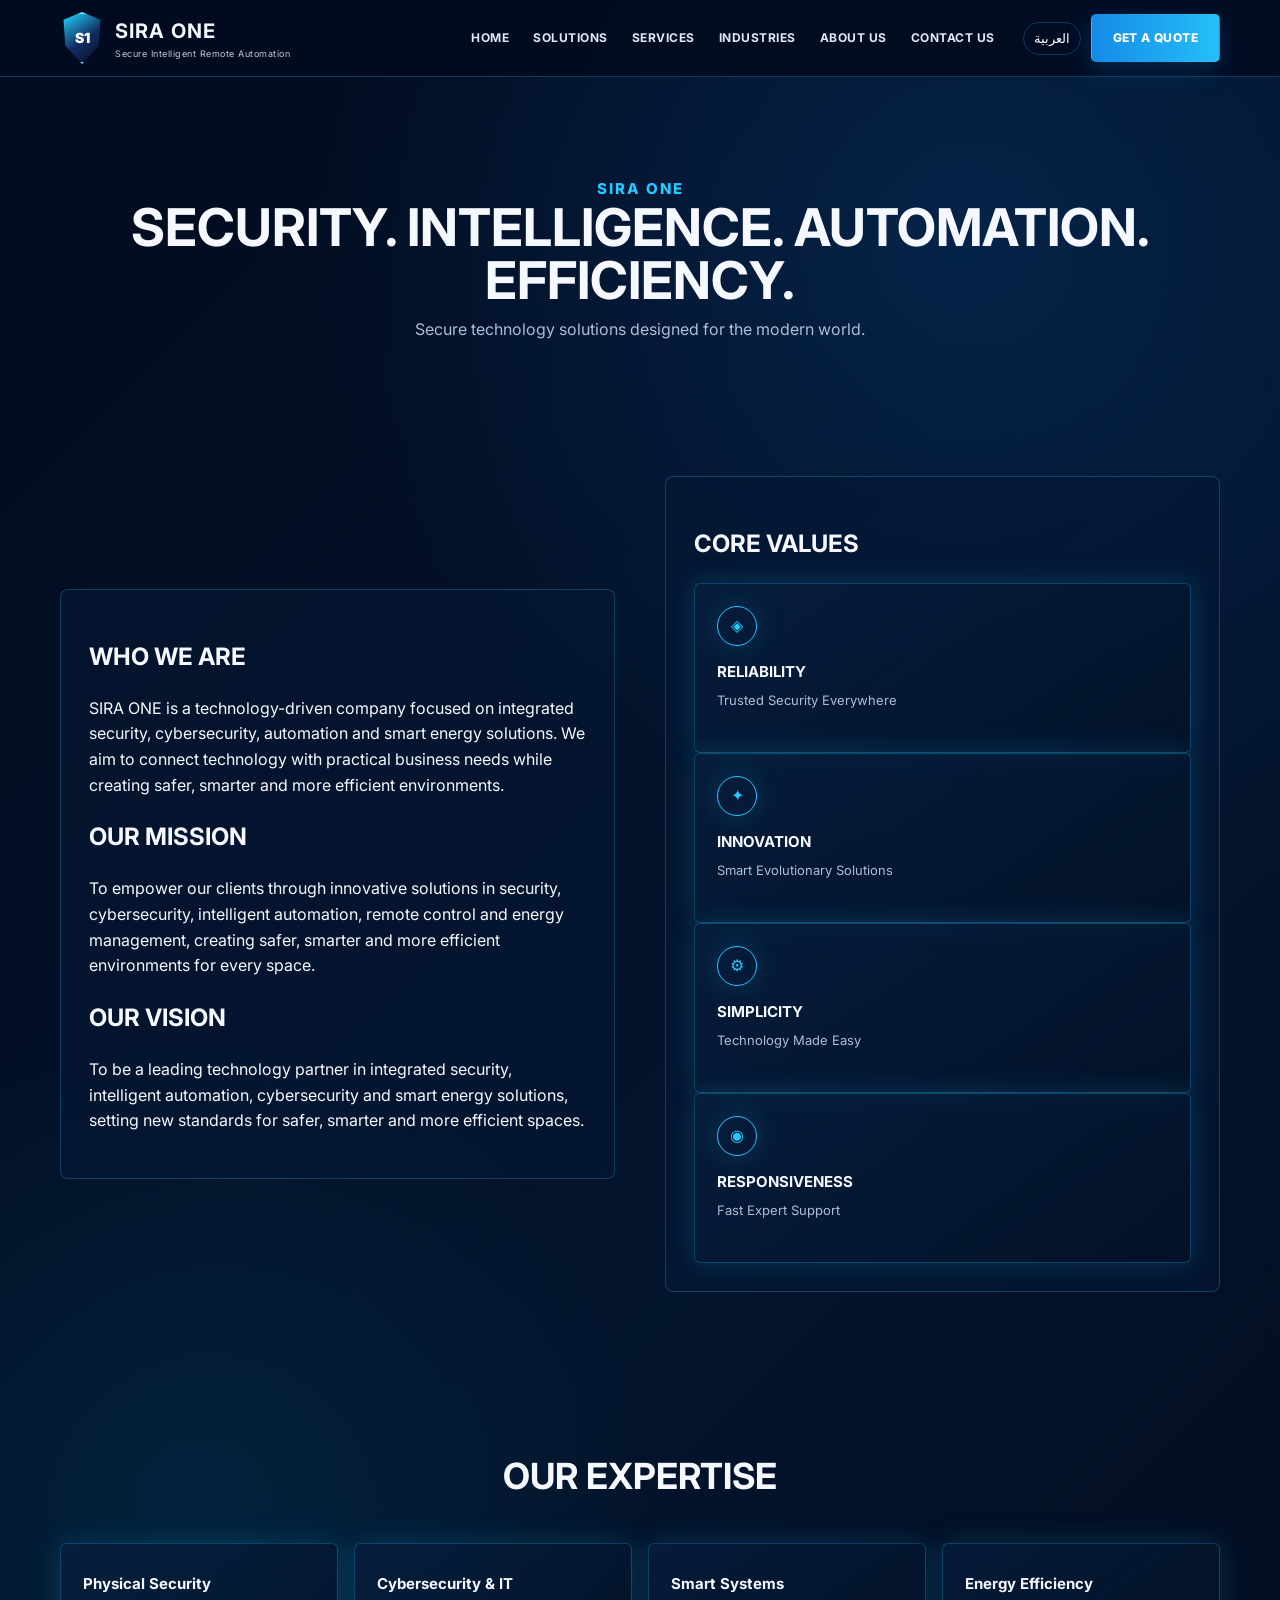
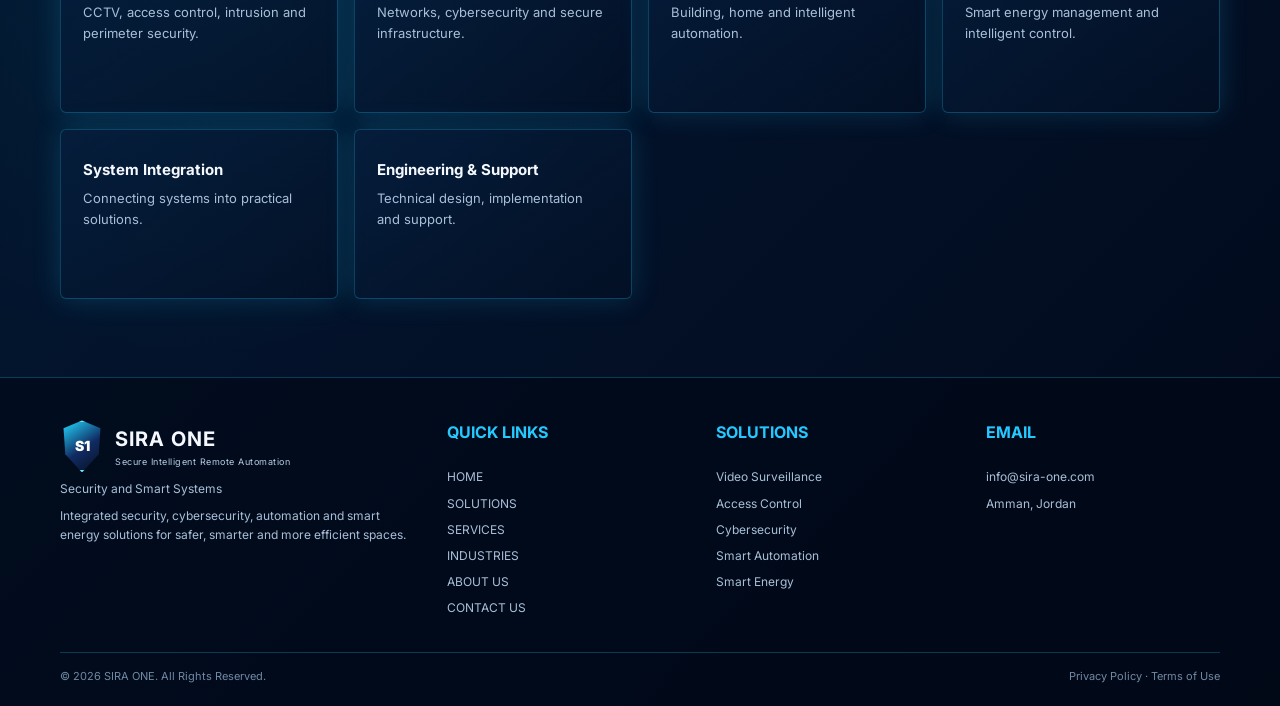
==== about.html @ 1245967e "Add files via upload" ====
<!doctype html>
<html lang="en" dir="ltr">
<head>
<meta charset="utf-8"><meta name="viewport" content="width=device-width,initial-scale=1">
<meta name="description" content="SIRA ONE — Secure Intelligent Remote Automation. Security, cybersecurity, smart automation and energy management solutions.">
<title>SIRA ONE | About Us</title>
<link rel="preconnect" href="https://fonts.googleapis.com"><link rel="preconnect" href="https://fonts.gstatic.com" crossorigin>
<link href="https://fonts.googleapis.com/css2?family=Inter:wght@400;500;600;700;800&family=Noto+Sans+Arabic:wght@400;500;600;700;800&display=swap" rel="stylesheet">
<link rel="stylesheet" href="style.css">
</head>
<body data-page="about">

<header>
  <div class="container nav">
    <a class="brand" href="index.html">
      <span class="logo-mark"></span>
      <span><strong>SIRA ONE</strong><small>Secure Intelligent Remote Automation</small></span>
    </a>
    <nav>
      <a href="index.html" class="nav-home" data-i18n="home">HOME</a>
      <a href="solutions.html" class="nav-solutions" data-i18n="solutions">SOLUTIONS</a>
      <a href="services.html" class="nav-services" data-i18n="services">SERVICES</a>
      <a href="industries.html" class="nav-industries" data-i18n="industries">INDUSTRIES</a>
      <a href="about.html" class="nav-about" data-i18n="about">ABOUT US</a>
      <a href="contact.html" class="nav-contact" data-i18n="contact">CONTACT US</a>
    </nav>
    <div class="nav-actions">
      <button class="lang" onclick="toggleLang()" data-lang>العربية</button>
      <a class="btn primary" href="contact.html" data-i18n="quote">GET A QUOTE</a>
      <button class="menu" aria-label="Menu">☰</button>
    </div>
  </div>
</header>

<main>
<section class="page-hero container"><div class="kicker">SIRA ONE</div><h1 data-i18n="aboutTitle">SECURITY. INTELLIGENCE. AUTOMATION. EFFICIENCY.</h1><p>Secure technology solutions designed for the modern world.</p></section>
<section class="section container"><div class="two-col">
 <div class="about-box"><h2>WHO WE ARE</h2><p>SIRA ONE is a technology-driven company focused on integrated security, cybersecurity, automation and smart energy solutions. We aim to connect technology with practical business needs while creating safer, smarter and more efficient environments.</p>
 <h2>OUR MISSION</h2><p>To empower our clients through innovative solutions in security, cybersecurity, intelligent automation, remote control and energy management, creating safer, smarter and more efficient environments for every space.</p>
 <h2>OUR VISION</h2><p>To be a leading technology partner in integrated security, intelligent automation, cybersecurity and smart energy solutions, setting new standards for safer, smarter and more efficient spaces.</p></div>
 <div class="about-box"><h2>CORE VALUES</h2>
 <div class="card"><div class="icon">◈</div><h3>RELIABILITY</h3><p>Trusted Security Everywhere</p></div>
 <div class="card"><div class="icon">✦</div><h3>INNOVATION</h3><p>Smart Evolutionary Solutions</p></div>
 <div class="card"><div class="icon">⚙</div><h3>SIMPLICITY</h3><p>Technology Made Easy</p></div>
 <div class="card"><div class="icon">◉</div><h3>RESPONSIVENESS</h3><p>Fast Expert Support</p></div>
 </div>
</div></section>
<section class="section container"><div class="section-title"><h2>OUR EXPERTISE</h2></div><div class="grid">
 <div class="card"><h3>Physical Security</h3><p>CCTV, access control, intrusion and perimeter security.</p></div>
 <div class="card"><h3>Cybersecurity & IT</h3><p>Networks, cybersecurity and secure infrastructure.</p></div>
 <div class="card"><h3>Smart Systems</h3><p>Building, home and intelligent automation.</p></div>
 <div class="card"><h3>Energy Efficiency</h3><p>Smart energy management and intelligent control.</p></div>
 <div class="card"><h3>System Integration</h3><p>Connecting systems into practical solutions.</p></div>
 <div class="card"><h3>Engineering & Support</h3><p>Technical design, implementation and support.</p></div>
</div></section>
</main>

<footer class="footer">
 <div class="container">
  <div class="footer-grid">
   <div><div class="brand"><span class="logo-mark"></span><span><strong>SIRA ONE</strong><small>Secure Intelligent Remote Automation</small></span></div>
    <p>Security and Smart Systems</p>
    <p data-i18n="heroText">Integrated security, cybersecurity, automation and smart energy solutions for safer, smarter and more efficient spaces.</p>
   </div>
   <div><h4>QUICK LINKS</h4><a href="index.html" data-i18n="home">HOME</a><a href="solutions.html" data-i18n="solutions">SOLUTIONS</a><a href="services.html" data-i18n="services">SERVICES</a><a href="industries.html" data-i18n="industries">INDUSTRIES</a><a href="about.html" data-i18n="about">ABOUT US</a><a href="contact.html" data-i18n="contact">CONTACT US</a></div>
   <div><h4 data-i18n="solutions">SOLUTIONS</h4><a href="solutions.html">Video Surveillance</a><a href="solutions.html">Access Control</a><a href="solutions.html">Cybersecurity</a><a href="solutions.html">Smart Automation</a><a href="solutions.html">Smart Energy</a></div>
   <div><h4 data-i18n="email">EMAIL</h4><a href="mailto:info@sira-one.com">info@sira-one.com</a><p>Amman, Jordan</p></div>
  </div>
  <div class="copyright"><span>© 2026 SIRA ONE. All Rights Reserved.</span><span>Privacy Policy · Terms of Use</span></div>
 </div>
</footer>

<script src="script.js"></script>
</body></html>
---- style.css ----
:root{
  --navy:#020b1f;
  --navy2:#06152f;
  --panel:rgba(5,24,52,.72);
  --cyan:#25c8ff;
  --blue:#1689e8;
  --text:#f5f9ff;
  --muted:#a9bfd8;
  --line:rgba(37,200,255,.25);
  --glow:0 0 28px rgba(37,200,255,.18);
}
*{box-sizing:border-box}
html{scroll-behavior:smooth}
body{
  margin:0;background:
  radial-gradient(circle at 75% 10%,rgba(16,119,220,.18),transparent 28%),
  radial-gradient(circle at 15% 65%,rgba(0,212,255,.08),transparent 25%),
  linear-gradient(135deg,var(--navy),#03142d 55%,#02091a);
  color:var(--text);font-family:Inter,Arial,sans-serif;line-height:1.6;
}
body.rtl{font-family:"Noto Sans Arabic","Segoe UI",Tahoma,Arial,sans-serif;direction:rtl}
a{color:inherit;text-decoration:none}
.container{width:min(1160px,92%);margin:auto}
header{position:sticky;top:0;z-index:20;background:rgba(2,11,31,.88);backdrop-filter:blur(16px);border-bottom:1px solid var(--line)}
.nav{min-height:76px;display:flex;align-items:center;gap:28px}
.brand{display:flex;align-items:center;gap:11px;min-width:210px}
.logo-mark{width:44px;height:52px;clip-path:polygon(50% 0,92% 15%,88% 65%,50% 100%,12% 65%,8% 15%);background:linear-gradient(145deg,#24d9ff,#102b63 55%,#071022);border:2px solid #6de6ff;box-shadow:0 0 22px rgba(37,200,255,.35);position:relative}
.logo-mark:after{content:"S1";position:absolute;inset:0;display:grid;place-items:center;font-weight:900;color:white;font-size:14px}
.brand strong{font-size:20px;letter-spacing:1px}.brand small{display:block;color:#b8cde5;font-size:9px;letter-spacing:.5px}
nav{display:flex;align-items:center;justify-content:flex-end;gap:24px;flex:1}
nav a{font-size:12px;font-weight:700;letter-spacing:.5px;color:#dce9f8;position:relative}
nav a:hover,nav a.active{color:var(--cyan)}
nav a.active:after{content:"";position:absolute;left:0;right:0;bottom:-11px;height:2px;background:var(--cyan);box-shadow:0 0 10px var(--cyan)}
.nav-actions{display:flex;align-items:center;gap:10px}
.lang{background:transparent;color:white;border:1px solid var(--line);padding:8px 10px;border-radius:20px;cursor:pointer}
.btn{display:inline-flex;align-items:center;justify-content:center;gap:9px;padding:13px 21px;border-radius:5px;border:1px solid var(--cyan);font-size:12px;font-weight:800;letter-spacing:.4px;cursor:pointer;transition:.25s}
.btn.primary{background:linear-gradient(90deg,#158be7,#25bff8);color:#fff;border-color:transparent;box-shadow:0 8px 24px rgba(20,145,235,.22)}
.btn:hover{transform:translateY(-2px);box-shadow:0 0 22px rgba(37,200,255,.2)}
.menu{display:none;background:none;border:0;color:white;font-size:28px}
.hero{min-height:610px;display:grid;grid-template-columns:1fr 1fr;align-items:center;gap:40px;position:relative;overflow:hidden}
.hero:before{content:"";position:absolute;width:700px;height:280px;right:-80px;top:120px;background:radial-gradient(ellipse,rgba(37,200,255,.22),transparent 65%);filter:blur(10px)}
.hero-copy{position:relative;z-index:1}
.kicker{color:var(--cyan);font-weight:800;letter-spacing:2px;font-size:15px;text-transform:uppercase}
h1{font-size:clamp(42px,6vw,76px);line-height:1.02;margin:12px 0}
.hero h1 span{display:block;color:var(--cyan)}
.lead{font-size:18px;color:#d4e4f5;max-width:620px}
.hero-actions{display:flex;gap:12px;margin-top:28px;flex-wrap:wrap}
.hero-visual{min-height:470px;display:grid;place-items:center;position:relative}
.hero-shield{width:min(350px,75%);aspect-ratio:.84;clip-path:polygon(50% 0,92% 15%,88% 67%,50% 100%,12% 67%,8% 15%);background:linear-gradient(145deg,#2de4ff,#0a357a 48%,#061128);border:4px solid #9beeff;box-shadow:0 0 70px rgba(37,200,255,.38),inset 0 0 50px rgba(37,200,255,.12);display:grid;place-items:center;font-size:80px;font-weight:900;position:relative}
.hero-shield:after{content:"SIRA ONE";font-size:26px;letter-spacing:3px;color:#fff;position:absolute;bottom:28px}
.wave{position:absolute;width:100%;height:170px;border-top:2px solid rgba(37,200,255,.65);border-radius:50%;transform:rotate(-7deg);box-shadow:0 -10px 30px rgba(37,200,255,.15)}
.section{padding:78px 0;position:relative}
.section-title{text-align:center;margin-bottom:38px}.section-title h2{font-size:36px;margin:0 0 8px}.section-title p{color:var(--muted);max-width:700px;margin:auto}
.values{display:grid;grid-template-columns:repeat(4,1fr);border-block:1px solid var(--line);background:rgba(4,21,45,.45)}
.value{padding:24px;text-align:center;border-inline-end:1px solid var(--line)}.value:last-child{border:0}
.icon{width:46px;height:46px;border:1px solid var(--cyan);border-radius:50%;display:grid;place-items:center;margin:0 auto 12px;color:var(--cyan);box-shadow:var(--glow)}
.value h3,.card h3{margin:6px 0;font-size:15px}.value p,.card p{margin:0;color:var(--muted);font-size:13px}
.grid{display:grid;grid-template-columns:repeat(4,1fr);gap:16px}
.card{padding:22px;border:1px solid var(--line);background:linear-gradient(145deg,rgba(7,31,63,.72),rgba(3,16,36,.6));border-radius:6px;min-height:170px;box-shadow:var(--glow);transition:.25s}
.card:hover{transform:translateY(-4px);border-color:rgba(37,200,255,.6)}
.card .icon{margin:0 0 14px;width:40px;height:40px}
.card a{display:inline-block;margin-top:12px;color:var(--cyan);font-size:11px;font-weight:800}
.two-col{display:grid;grid-template-columns:1fr 1fr;gap:50px;align-items:center}
.checklist{list-style:none;padding:0}.checklist li{margin:12px 0;color:#dce9f8}.checklist li:before{content:"✓";color:var(--cyan);margin-right:10px;font-weight:900}
.city-art{min-height:320px;display:grid;place-items:center;border:1px solid var(--line);background:radial-gradient(circle,rgba(37,200,255,.18),transparent 58%);border-radius:8px}
.city-art span{font-size:80px;filter:drop-shadow(0 0 20px rgba(37,200,255,.5))}
.steps{display:grid;grid-template-columns:repeat(6,1fr);gap:8px}.step{text-align:center;position:relative}.step:not(:last-child):after{content:"";position:absolute;top:23px;left:70%;width:60%;height:1px;background:var(--cyan)}.step .icon{margin:auto}.step strong{display:block;margin-top:9px;font-size:12px}.step small{color:var(--muted);font-size:10px}
.page-hero{padding:100px 0 55px;text-align:center;position:relative}.page-hero h1{font-size:52px;margin:0 0 10px}.page-hero p{max-width:760px;margin:auto;color:var(--muted)}
.solution-groups{display:grid;gap:42px}.group h2{font-size:22px;color:var(--cyan);border-bottom:1px solid var(--line);padding-bottom:10px}
.industry-card{min-height:230px;background-size:cover;background-position:center;display:flex;align-items:end;position:relative;overflow:hidden}.industry-card:before{content:"";position:absolute;inset:0;background:linear-gradient(transparent 25%,rgba(2,11,31,.95))}.industry-card>div{position:relative;z-index:1}
.about-box{border:1px solid var(--line);padding:28px;background:rgba(5,24,52,.6);border-radius:8px}
.form-wrap{display:grid;grid-template-columns:.8fr 1.2fr;gap:30px}.form-card{padding:30px;border:1px solid var(--line);background:rgba(4,20,42,.78);border-radius:8px}
label{display:block;font-size:12px;font-weight:800;margin-bottom:6px;color:#dce9f8}input,select,textarea{width:100%;padding:13px 14px;margin-bottom:16px;background:#03132a;border:1px solid rgba(120,170,210,.25);color:white;border-radius:4px;outline:none}input:focus,select:focus,textarea:focus{border-color:var(--cyan);box-shadow:0 0 12px rgba(37,200,255,.12)}textarea{min-height:145px;resize:vertical}.form-note{color:var(--muted);font-size:12px}
footer{border-top:1px solid var(--line);padding:42px 0 20px;background:rgba(1,8,21,.6)}.footer-grid{display:grid;grid-template-columns:1.5fr 1fr 1fr 1fr;gap:35px}.footer h4{color:var(--cyan);margin-top:0}.footer a,.footer p{display:block;color:var(--muted);font-size:12px;margin:7px 0}.copyright{border-top:1px solid var(--line);margin-top:28px;padding-top:15px;color:#7189a3;font-size:11px;display:flex;justify-content:space-between}
.rtl .brand{direction:ltr}.rtl .checklist li:before{margin:0 0 0 10px}.rtl nav a.active:after{right:0;left:0}.rtl .step:not(:last-child):after{left:auto;right:70%}
@media(max-width:900px){nav{display:none}.menu{display:block}.nav{justify-content:space-between}.nav-actions{margin-left:auto}.hero,.two-col,.form-wrap{grid-template-columns:1fr}.hero{padding:65px 0}.hero-visual{min-height:360px}.grid{grid-template-columns:repeat(2,1fr)}.values{grid-template-columns:repeat(2,1fr)}.value:nth-child(2){border:0}.steps{grid-template-columns:repeat(3,1fr)}.step:nth-child(3):after,.step:nth-child(6):after{display:none}.footer-grid{grid-template-columns:repeat(2,1fr)}}
@media(max-width:560px){.grid,.values,.footer-grid{grid-template-columns:1fr}.steps{grid-template-columns:repeat(2,1fr)}.step:after{display:none!important}.hero h1{font-size:44px}.page-hero h1{font-size:38px}.brand{min-width:auto}.brand strong{font-size:17px}.brand small{font-size:7px}.btn{padding:11px 15px}}
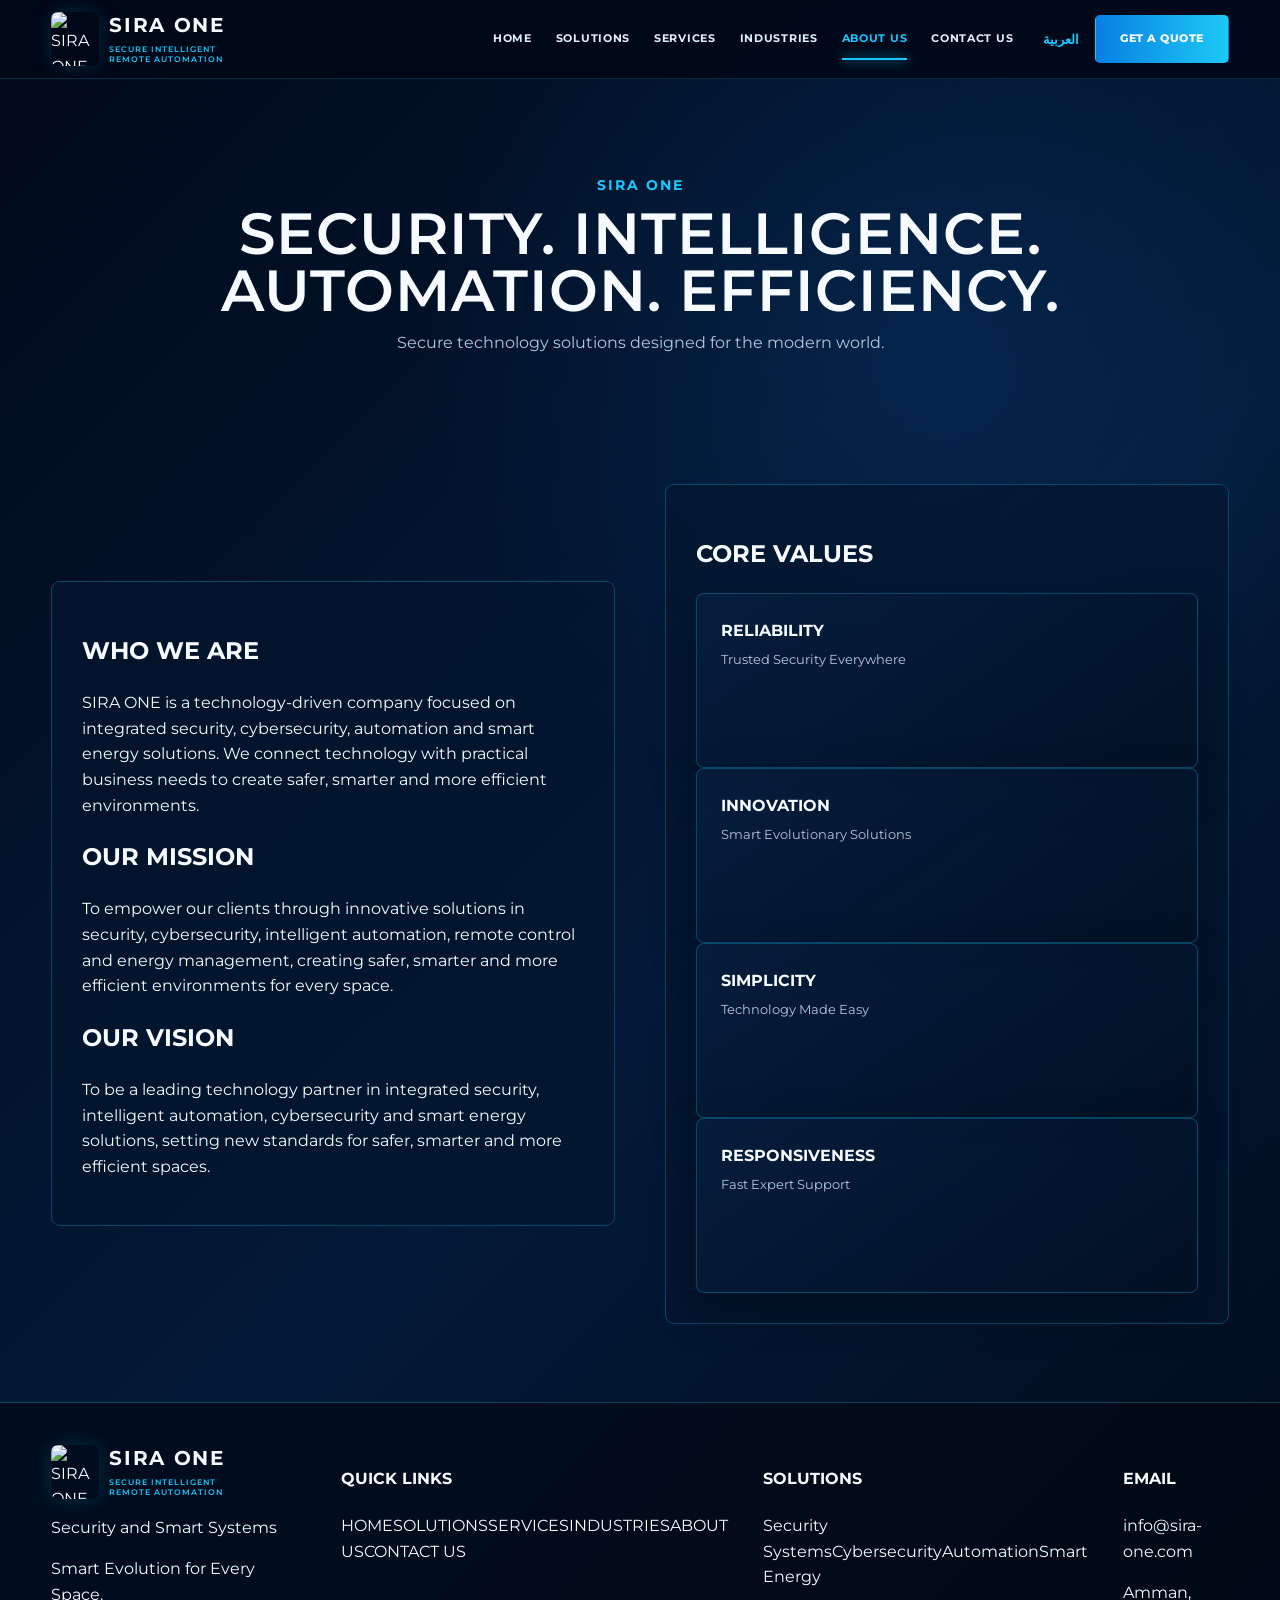
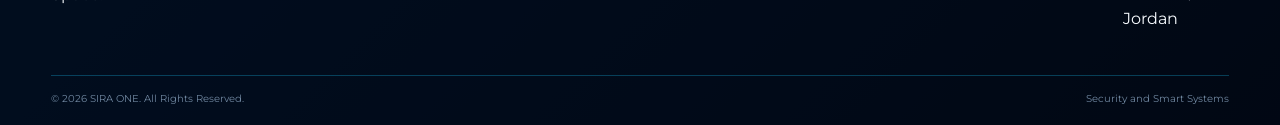
==== commit 86c99a7b: "Add files via upload" ====
--- a/about.html
+++ b/about.html
@@ -1,74 +1,22 @@
-<!doctype html>
-<html lang="en" dir="ltr">
-<head>
-<meta charset="utf-8"><meta name="viewport" content="width=device-width,initial-scale=1">
-<meta name="description" content="SIRA ONE — Secure Intelligent Remote Automation. Security, cybersecurity, smart automation and energy management solutions.">
-<title>SIRA ONE | About Us</title>
+<!doctype html><html lang="en" dir="ltr"><head><meta charset="utf-8"><meta name="viewport" content="width=device-width,initial-scale=1">
+<meta name="description" content="SIRA ONE — Secure Intelligent Remote Automation. Security, cybersecurity, smart automation and smart energy solutions.">
 <link rel="preconnect" href="https://fonts.googleapis.com"><link rel="preconnect" href="https://fonts.gstatic.com" crossorigin>
-<link href="https://fonts.googleapis.com/css2?family=Inter:wght@400;500;600;700;800&family=Noto+Sans+Arabic:wght@400;500;600;700;800&display=swap" rel="stylesheet">
-<link rel="stylesheet" href="style.css">
-</head>
-<body data-page="about">
-
-<header>
-  <div class="container nav">
-    <a class="brand" href="index.html">
-      <span class="logo-mark"></span>
-      <span><strong>SIRA ONE</strong><small>Secure Intelligent Remote Automation</small></span>
-    </a>
-    <nav>
-      <a href="index.html" class="nav-home" data-i18n="home">HOME</a>
-      <a href="solutions.html" class="nav-solutions" data-i18n="solutions">SOLUTIONS</a>
-      <a href="services.html" class="nav-services" data-i18n="services">SERVICES</a>
-      <a href="industries.html" class="nav-industries" data-i18n="industries">INDUSTRIES</a>
-      <a href="about.html" class="nav-about" data-i18n="about">ABOUT US</a>
-      <a href="contact.html" class="nav-contact" data-i18n="contact">CONTACT US</a>
-    </nav>
-    <div class="nav-actions">
-      <button class="lang" onclick="toggleLang()" data-lang>العربية</button>
-      <a class="btn primary" href="contact.html" data-i18n="quote">GET A QUOTE</a>
-      <button class="menu" aria-label="Menu">☰</button>
-    </div>
-  </div>
-</header>
-
-<main>
-<section class="page-hero container"><div class="kicker">SIRA ONE</div><h1 data-i18n="aboutTitle">SECURITY. INTELLIGENCE. AUTOMATION. EFFICIENCY.</h1><p>Secure technology solutions designed for the modern world.</p></section>
-<section class="section container"><div class="two-col">
- <div class="about-box"><h2>WHO WE ARE</h2><p>SIRA ONE is a technology-driven company focused on integrated security, cybersecurity, automation and smart energy solutions. We aim to connect technology with practical business needs while creating safer, smarter and more efficient environments.</p>
- <h2>OUR MISSION</h2><p>To empower our clients through innovative solutions in security, cybersecurity, intelligent automation, remote control and energy management, creating safer, smarter and more efficient environments for every space.</p>
- <h2>OUR VISION</h2><p>To be a leading technology partner in integrated security, intelligent automation, cybersecurity and smart energy solutions, setting new standards for safer, smarter and more efficient spaces.</p></div>
- <div class="about-box"><h2>CORE VALUES</h2>
- <div class="card"><div class="icon">◈</div><h3>RELIABILITY</h3><p>Trusted Security Everywhere</p></div>
- <div class="card"><div class="icon">✦</div><h3>INNOVATION</h3><p>Smart Evolutionary Solutions</p></div>
- <div class="card"><div class="icon">⚙</div><h3>SIMPLICITY</h3><p>Technology Made Easy</p></div>
- <div class="card"><div class="icon">◉</div><h3>RESPONSIVENESS</h3><p>Fast Expert Support</p></div>
- </div>
-</div></section>
-<section class="section container"><div class="section-title"><h2>OUR EXPERTISE</h2></div><div class="grid">
- <div class="card"><h3>Physical Security</h3><p>CCTV, access control, intrusion and perimeter security.</p></div>
- <div class="card"><h3>Cybersecurity & IT</h3><p>Networks, cybersecurity and secure infrastructure.</p></div>
- <div class="card"><h3>Smart Systems</h3><p>Building, home and intelligent automation.</p></div>
- <div class="card"><h3>Energy Efficiency</h3><p>Smart energy management and intelligent control.</p></div>
- <div class="card"><h3>System Integration</h3><p>Connecting systems into practical solutions.</p></div>
- <div class="card"><h3>Engineering & Support</h3><p>Technical design, implementation and support.</p></div>
-</div></section>
-</main>
-
-<footer class="footer">
- <div class="container">
-  <div class="footer-grid">
-   <div><div class="brand"><span class="logo-mark"></span><span><strong>SIRA ONE</strong><small>Secure Intelligent Remote Automation</small></span></div>
-    <p>Security and Smart Systems</p>
-    <p data-i18n="heroText">Integrated security, cybersecurity, automation and smart energy solutions for safer, smarter and more efficient spaces.</p>
-   </div>
-   <div><h4>QUICK LINKS</h4><a href="index.html" data-i18n="home">HOME</a><a href="solutions.html" data-i18n="solutions">SOLUTIONS</a><a href="services.html" data-i18n="services">SERVICES</a><a href="industries.html" data-i18n="industries">INDUSTRIES</a><a href="about.html" data-i18n="about">ABOUT US</a><a href="contact.html" data-i18n="contact">CONTACT US</a></div>
-   <div><h4 data-i18n="solutions">SOLUTIONS</h4><a href="solutions.html">Video Surveillance</a><a href="solutions.html">Access Control</a><a href="solutions.html">Cybersecurity</a><a href="solutions.html">Smart Automation</a><a href="solutions.html">Smart Energy</a></div>
-   <div><h4 data-i18n="email">EMAIL</h4><a href="mailto:info@sira-one.com">info@sira-one.com</a><p>Amman, Jordan</p></div>
-  </div>
-  <div class="copyright"><span>© 2026 SIRA ONE. All Rights Reserved.</span><span>Privacy Policy · Terms of Use</span></div>
- </div>
-</footer>
-
-<script src="script.js"></script>
-</body></html>+<link href="https://fonts.googleapis.com/css2?family=Cairo:wght@400;500;600;700;800&family=Montserrat:wght@400;500;600;700;800&display=swap" rel="stylesheet"><link rel="stylesheet" href="style.css"><title>SIRA ONE</title></head><body>
+<header><div class="container nav">
+<a class="brand" href="index.html"><img class="logo" src="assets/sira-one-logo.jpg" alt="SIRA ONE"><span><span class="brand-name">SIRA ONE</span><span class="brand-tag" data-brand-tag>SECURE INTELLIGENT<br>REMOTE AUTOMATION</span></span></a>
+<nav>
+<a class="" href="index.html" data-i18n="home">HOME</a>
+<a class="" href="solutions.html" data-i18n="solutions">SOLUTIONS</a>
+<a class="" href="services.html" data-i18n="services">SERVICES</a>
+<a class="" href="industries.html" data-i18n="industries">INDUSTRIES</a>
+<a class="active" href="about.html" data-i18n="about">ABOUT US</a>
+<a class="" href="contact.html" data-i18n="contact">CONTACT US</a>
+</nav><div class="nav-tools"><button class="lang" onclick="toggleLang()" data-lang>العربية</button><a class="btn primary" href="contact.html" data-i18n="quote">GET A QUOTE</a><button class="menu">☰</button></div>
+</div></header>
+<main><section class="page-hero container"><div class="kicker">SIRA ONE</div><h1 data-i18n="aboutTitle">SECURITY. INTELLIGENCE. AUTOMATION. EFFICIENCY.</h1><p>Secure technology solutions designed for the modern world.</p></section><section class="section container"><div class="two-col"><div class="about-box"><h2>WHO WE ARE</h2><p>SIRA ONE is a technology-driven company focused on integrated security, cybersecurity, automation and smart energy solutions. We connect technology with practical business needs to create safer, smarter and more efficient environments.</p><h2>OUR MISSION</h2><p>To empower our clients through innovative solutions in security, cybersecurity, intelligent automation, remote control and energy management, creating safer, smarter and more efficient environments for every space.</p><h2>OUR VISION</h2><p>To be a leading technology partner in integrated security, intelligent automation, cybersecurity and smart energy solutions, setting new standards for safer, smarter and more efficient spaces.</p></div><div class="about-box"><h2>CORE VALUES</h2><div class="card"><h3>RELIABILITY</h3><p>Trusted Security Everywhere</p></div><div class="card"><h3>INNOVATION</h3><p>Smart Evolutionary Solutions</p></div><div class="card"><h3>SIMPLICITY</h3><p>Technology Made Easy</p></div><div class="card"><h3>RESPONSIVENESS</h3><p>Fast Expert Support</p></div></div></div></section></main>
+<footer><div class="container footer-grid">
+<div><div class="brand"><img class="logo" src="assets/sira-one-logo.jpg" alt="SIRA ONE"><span><span class="brand-name">SIRA ONE</span><span class="brand-tag" data-brand-tag>SECURE INTELLIGENT<br>REMOTE AUTOMATION</span></span></div><p>Security and Smart Systems</p><p>Smart Evolution for Every Space.</p></div>
+<div><h4>QUICK LINKS</h4><a href="index.html" data-i18n="home">HOME</a><a href="solutions.html" data-i18n="solutions">SOLUTIONS</a><a href="services.html" data-i18n="services">SERVICES</a><a href="industries.html" data-i18n="industries">INDUSTRIES</a><a href="about.html" data-i18n="about">ABOUT US</a><a href="contact.html" data-i18n="contact">CONTACT US</a></div>
+<div><h4>SOLUTIONS</h4><a href="solutions.html">Security Systems</a><a href="solutions.html">Cybersecurity</a><a href="solutions.html">Automation</a><a href="solutions.html">Smart Energy</a></div>
+<div><h4>EMAIL</h4><a href="mailto:info@sira-one.com">info@sira-one.com</a><p>Amman, Jordan</p></div>
+</div><div class="container copyright"><span>© 2026 SIRA ONE. All Rights Reserved.</span><span>Security and Smart Systems</span></div></footer><script src="script.js"></script></body></html>
--- a/style.css
+++ b/style.css
@@ -1,78 +1,65 @@
 
 :root{
-  --navy:#020b1f;
-  --navy2:#06152f;
-  --panel:rgba(5,24,52,.72);
-  --cyan:#25c8ff;
-  --blue:#1689e8;
-  --text:#f5f9ff;
-  --muted:#a9bfd8;
-  --line:rgba(37,200,255,.25);
-  --glow:0 0 28px rgba(37,200,255,.18);
+--navy:#020b1f;--navy2:#061a38;--panel:rgba(4,24,52,.78);
+--cyan:#18c9ff;--cyan2:#0ba7ee;--white:#f7fbff;--muted:#b5c7dc;
+--line:rgba(24,201,255,.28);--shadow:0 18px 45px rgba(0,0,0,.28)
 }
 *{box-sizing:border-box}
 html{scroll-behavior:smooth}
-body{
-  margin:0;background:
-  radial-gradient(circle at 75% 10%,rgba(16,119,220,.18),transparent 28%),
-  radial-gradient(circle at 15% 65%,rgba(0,212,255,.08),transparent 25%),
-  linear-gradient(135deg,var(--navy),#03142d 55%,#02091a);
-  color:var(--text);font-family:Inter,Arial,sans-serif;line-height:1.6;
-}
-body.rtl{font-family:"Noto Sans Arabic","Segoe UI",Tahoma,Arial,sans-serif;direction:rtl}
-a{color:inherit;text-decoration:none}
-.container{width:min(1160px,92%);margin:auto}
-header{position:sticky;top:0;z-index:20;background:rgba(2,11,31,.88);backdrop-filter:blur(16px);border-bottom:1px solid var(--line)}
-.nav{min-height:76px;display:flex;align-items:center;gap:28px}
-.brand{display:flex;align-items:center;gap:11px;min-width:210px}
-.logo-mark{width:44px;height:52px;clip-path:polygon(50% 0,92% 15%,88% 65%,50% 100%,12% 65%,8% 15%);background:linear-gradient(145deg,#24d9ff,#102b63 55%,#071022);border:2px solid #6de6ff;box-shadow:0 0 22px rgba(37,200,255,.35);position:relative}
-.logo-mark:after{content:"S1";position:absolute;inset:0;display:grid;place-items:center;font-weight:900;color:white;font-size:14px}
-.brand strong{font-size:20px;letter-spacing:1px}.brand small{display:block;color:#b8cde5;font-size:9px;letter-spacing:.5px}
-nav{display:flex;align-items:center;justify-content:flex-end;gap:24px;flex:1}
-nav a{font-size:12px;font-weight:700;letter-spacing:.5px;color:#dce9f8;position:relative}
+body{margin:0;background:radial-gradient(circle at 72% 20%,rgba(13,102,190,.18),transparent 30%),linear-gradient(135deg,#01091a,#031a38 55%,#020a19);color:var(--white);font-family:"Montserrat",Arial,sans-serif;line-height:1.6}
+body.rtl{direction:rtl;font-family:"Cairo","Segoe UI",Tahoma,Arial,sans-serif}
+a{text-decoration:none;color:inherit}
+.container{width:min(1180px,92%);margin:auto}
+header{position:sticky;top:0;z-index:50;background:rgba(1,8,23,.92);backdrop-filter:blur(16px);border-bottom:1px solid rgba(24,201,255,.18)}
+.nav{height:78px;display:flex;align-items:center;gap:24px}
+.brand{display:flex;align-items:center;gap:10px;min-width:255px}
+.logo{width:48px;height:54px;object-fit:cover;border-radius:7px;box-shadow:0 0 18px rgba(24,201,255,.18)}
+.brand-name{font-size:20px;font-weight:700;letter-spacing:1.7px;line-height:1.05}
+.brand-tag{font-size:8px;line-height:1.25;color:var(--cyan);letter-spacing:1px;font-weight:600;display:block;margin-top:4px}
+nav{display:flex;gap:24px;align-items:center;justify-content:flex-end;flex:1}
+nav a{font-size:11px;font-weight:700;letter-spacing:.7px;color:#e6eef8}
 nav a:hover,nav a.active{color:var(--cyan)}
-nav a.active:after{content:"";position:absolute;left:0;right:0;bottom:-11px;height:2px;background:var(--cyan);box-shadow:0 0 10px var(--cyan)}
-.nav-actions{display:flex;align-items:center;gap:10px}
-.lang{background:transparent;color:white;border:1px solid var(--line);padding:8px 10px;border-radius:20px;cursor:pointer}
-.btn{display:inline-flex;align-items:center;justify-content:center;gap:9px;padding:13px 21px;border-radius:5px;border:1px solid var(--cyan);font-size:12px;font-weight:800;letter-spacing:.4px;cursor:pointer;transition:.25s}
-.btn.primary{background:linear-gradient(90deg,#158be7,#25bff8);color:#fff;border-color:transparent;box-shadow:0 8px 24px rgba(20,145,235,.22)}
-.btn:hover{transform:translateY(-2px);box-shadow:0 0 22px rgba(37,200,255,.2)}
-.menu{display:none;background:none;border:0;color:white;font-size:28px}
-.hero{min-height:610px;display:grid;grid-template-columns:1fr 1fr;align-items:center;gap:40px;position:relative;overflow:hidden}
-.hero:before{content:"";position:absolute;width:700px;height:280px;right:-80px;top:120px;background:radial-gradient(ellipse,rgba(37,200,255,.22),transparent 65%);filter:blur(10px)}
-.hero-copy{position:relative;z-index:1}
-.kicker{color:var(--cyan);font-weight:800;letter-spacing:2px;font-size:15px;text-transform:uppercase}
-h1{font-size:clamp(42px,6vw,76px);line-height:1.02;margin:12px 0}
-.hero h1 span{display:block;color:var(--cyan)}
-.lead{font-size:18px;color:#d4e4f5;max-width:620px}
-.hero-actions{display:flex;gap:12px;margin-top:28px;flex-wrap:wrap}
-.hero-visual{min-height:470px;display:grid;place-items:center;position:relative}
-.hero-shield{width:min(350px,75%);aspect-ratio:.84;clip-path:polygon(50% 0,92% 15%,88% 67%,50% 100%,12% 67%,8% 15%);background:linear-gradient(145deg,#2de4ff,#0a357a 48%,#061128);border:4px solid #9beeff;box-shadow:0 0 70px rgba(37,200,255,.38),inset 0 0 50px rgba(37,200,255,.12);display:grid;place-items:center;font-size:80px;font-weight:900;position:relative}
-.hero-shield:after{content:"SIRA ONE";font-size:26px;letter-spacing:3px;color:#fff;position:absolute;bottom:28px}
-.wave{position:absolute;width:100%;height:170px;border-top:2px solid rgba(37,200,255,.65);border-radius:50%;transform:rotate(-7deg);box-shadow:0 -10px 30px rgba(37,200,255,.15)}
-.section{padding:78px 0;position:relative}
-.section-title{text-align:center;margin-bottom:38px}.section-title h2{font-size:36px;margin:0 0 8px}.section-title p{color:var(--muted);max-width:700px;margin:auto}
-.values{display:grid;grid-template-columns:repeat(4,1fr);border-block:1px solid var(--line);background:rgba(4,21,45,.45)}
-.value{padding:24px;text-align:center;border-inline-end:1px solid var(--line)}.value:last-child{border:0}
-.icon{width:46px;height:46px;border:1px solid var(--cyan);border-radius:50%;display:grid;place-items:center;margin:0 auto 12px;color:var(--cyan);box-shadow:var(--glow)}
-.value h3,.card h3{margin:6px 0;font-size:15px}.value p,.card p{margin:0;color:var(--muted);font-size:13px}
+nav a.active{position:relative}nav a.active:after{content:"";position:absolute;left:0;right:0;bottom:-12px;height:2px;background:var(--cyan);box-shadow:0 0 12px var(--cyan)}
+.nav-tools{display:flex;align-items:center;gap:10px}
+.lang{background:transparent;border:0;color:var(--cyan);font-weight:700;cursor:pointer}
+.btn{display:inline-flex;align-items:center;justify-content:center;padding:14px 24px;border-radius:5px;border:1px solid var(--cyan);font-size:11px;font-weight:800;letter-spacing:.5px;cursor:pointer;transition:.2s}
+.btn.primary{background:linear-gradient(90deg,#087fe3,#1dc9f5);border-color:transparent}
+.btn:hover{transform:translateY(-2px);box-shadow:0 12px 28px rgba(24,201,255,.2)}
+.menu{display:none;background:none;border:0;color:white;font-size:27px}
+.hero{min-height:625px;display:grid;grid-template-columns:.9fr 1.1fr;align-items:center;gap:25px;position:relative;overflow:hidden}
+.hero-copy{padding:55px 0;position:relative;z-index:2}
+.kicker{color:var(--cyan);font-size:14px;font-weight:700;letter-spacing:2px;text-transform:uppercase}
+h1{font-size:clamp(48px,6.2vw,82px);line-height:.98;letter-spacing:1px;font-weight:600;margin:12px 0}
+.hero-sub{color:var(--cyan);font-size:17px;font-weight:700;letter-spacing:1.8px}
+.hero-line{width:54px;height:2px;background:var(--cyan);margin:20px 0}
+.lead{max-width:600px;color:#dce8f5;font-size:17px}
+.slogan{font-size:20px;margin:22px 0}.slogan strong{color:var(--cyan)}
+.hero-actions{display:flex;gap:12px;margin-top:26px;flex-wrap:wrap}
+.visual{height:520px;display:grid;place-items:center;position:relative}
+.visual:before{content:"";position:absolute;width:580px;height:210px;border:1px solid rgba(24,201,255,.45);border-radius:50%;box-shadow:0 0 50px rgba(24,201,255,.12)}
+.visual:after{content:"";position:absolute;width:410px;height:120px;border:1px solid rgba(24,201,255,.35);border-radius:50%;box-shadow:0 0 40px rgba(24,201,255,.12)}
+.hero-logo{width:min(360px,68%);height:min(430px,80%);object-fit:cover;border-radius:18px;filter:drop-shadow(0 0 28px rgba(24,201,255,.34));z-index:1}
+.section{padding:78px 0}.section-title{text-align:center;margin-bottom:36px}.section-title h2{font-size:34px;font-weight:600;margin:0 0 8px}.section-title p{max-width:760px;margin:auto;color:var(--muted)}
+.values{display:grid;grid-template-columns:repeat(4,1fr);border-block:1px solid var(--line);background:rgba(3,18,40,.48)}
+.value{padding:24px;text-align:center;border-right:1px solid var(--line)}.value:last-child{border-right:0}
+.icon{width:44px;height:44px;border:1px solid var(--cyan);border-radius:50%;display:grid;place-items:center;color:var(--cyan);margin:0 auto 13px;box-shadow:0 0 22px rgba(24,201,255,.13);font-weight:800}
 .grid{display:grid;grid-template-columns:repeat(4,1fr);gap:16px}
-.card{padding:22px;border:1px solid var(--line);background:linear-gradient(145deg,rgba(7,31,63,.72),rgba(3,16,36,.6));border-radius:6px;min-height:170px;box-shadow:var(--glow);transition:.25s}
-.card:hover{transform:translateY(-4px);border-color:rgba(37,200,255,.6)}
-.card .icon{margin:0 0 14px;width:40px;height:40px}
-.card a{display:inline-block;margin-top:12px;color:var(--cyan);font-size:11px;font-weight:800}
+.card{padding:24px;border:1px solid var(--line);border-radius:8px;background:linear-gradient(145deg,rgba(7,32,65,.76),rgba(2,15,34,.7));min-height:175px;box-shadow:var(--shadow);transition:.25s}
+.card:hover{transform:translateY(-4px);border-color:rgba(24,201,255,.65)}
+.card .icon{margin:0 0 14px}.card h3{font-size:16px;margin:0 0 6px;font-weight:700}.card p{font-size:13px;color:var(--muted);margin:0}
+.card a{display:inline-block;color:var(--cyan);font-size:11px;font-weight:700;margin-top:13px}
 .two-col{display:grid;grid-template-columns:1fr 1fr;gap:50px;align-items:center}
-.checklist{list-style:none;padding:0}.checklist li{margin:12px 0;color:#dce9f8}.checklist li:before{content:"✓";color:var(--cyan);margin-right:10px;font-weight:900}
-.city-art{min-height:320px;display:grid;place-items:center;border:1px solid var(--line);background:radial-gradient(circle,rgba(37,200,255,.18),transparent 58%);border-radius:8px}
-.city-art span{font-size:80px;filter:drop-shadow(0 0 20px rgba(37,200,255,.5))}
-.steps{display:grid;grid-template-columns:repeat(6,1fr);gap:8px}.step{text-align:center;position:relative}.step:not(:last-child):after{content:"";position:absolute;top:23px;left:70%;width:60%;height:1px;background:var(--cyan)}.step .icon{margin:auto}.step strong{display:block;margin-top:9px;font-size:12px}.step small{color:var(--muted);font-size:10px}
-.page-hero{padding:100px 0 55px;text-align:center;position:relative}.page-hero h1{font-size:52px;margin:0 0 10px}.page-hero p{max-width:760px;margin:auto;color:var(--muted)}
-.solution-groups{display:grid;gap:42px}.group h2{font-size:22px;color:var(--cyan);border-bottom:1px solid var(--line);padding-bottom:10px}
-.industry-card{min-height:230px;background-size:cover;background-position:center;display:flex;align-items:end;position:relative;overflow:hidden}.industry-card:before{content:"";position:absolute;inset:0;background:linear-gradient(transparent 25%,rgba(2,11,31,.95))}.industry-card>div{position:relative;z-index:1}
-.about-box{border:1px solid var(--line);padding:28px;background:rgba(5,24,52,.6);border-radius:8px}
-.form-wrap{display:grid;grid-template-columns:.8fr 1.2fr;gap:30px}.form-card{padding:30px;border:1px solid var(--line);background:rgba(4,20,42,.78);border-radius:8px}
-label{display:block;font-size:12px;font-weight:800;margin-bottom:6px;color:#dce9f8}input,select,textarea{width:100%;padding:13px 14px;margin-bottom:16px;background:#03132a;border:1px solid rgba(120,170,210,.25);color:white;border-radius:4px;outline:none}input:focus,select:focus,textarea:focus{border-color:var(--cyan);box-shadow:0 0 12px rgba(37,200,255,.12)}textarea{min-height:145px;resize:vertical}.form-note{color:var(--muted);font-size:12px}
-footer{border-top:1px solid var(--line);padding:42px 0 20px;background:rgba(1,8,21,.6)}.footer-grid{display:grid;grid-template-columns:1.5fr 1fr 1fr 1fr;gap:35px}.footer h4{color:var(--cyan);margin-top:0}.footer a,.footer p{display:block;color:var(--muted);font-size:12px;margin:7px 0}.copyright{border-top:1px solid var(--line);margin-top:28px;padding-top:15px;color:#7189a3;font-size:11px;display:flex;justify-content:space-between}
-.rtl .brand{direction:ltr}.rtl .checklist li:before{margin:0 0 0 10px}.rtl nav a.active:after{right:0;left:0}.rtl .step:not(:last-child):after{left:auto;right:70%}
-@media(max-width:900px){nav{display:none}.menu{display:block}.nav{justify-content:space-between}.nav-actions{margin-left:auto}.hero,.two-col,.form-wrap{grid-template-columns:1fr}.hero{padding:65px 0}.hero-visual{min-height:360px}.grid{grid-template-columns:repeat(2,1fr)}.values{grid-template-columns:repeat(2,1fr)}.value:nth-child(2){border:0}.steps{grid-template-columns:repeat(3,1fr)}.step:nth-child(3):after,.step:nth-child(6):after{display:none}.footer-grid{grid-template-columns:repeat(2,1fr)}}
-@media(max-width:560px){.grid,.values,.footer-grid{grid-template-columns:1fr}.steps{grid-template-columns:repeat(2,1fr)}.step:after{display:none!important}.hero h1{font-size:44px}.page-hero h1{font-size:38px}.brand{min-width:auto}.brand strong{font-size:17px}.brand small{font-size:7px}.btn{padding:11px 15px}}
+.checklist{padding:0;list-style:none}.checklist li{margin:13px 0;color:#dbe7f3}.checklist li:before{content:"✓";color:var(--cyan);font-weight:900;margin-right:10px}
+.city-art{min-height:340px;border:1px solid var(--line);border-radius:10px;display:grid;place-items:center;background:radial-gradient(circle,rgba(24,201,255,.17),transparent 60%)}
+.city-art img{width:210px;filter:drop-shadow(0 0 26px rgba(24,201,255,.28))}
+.steps{display:grid;grid-template-columns:repeat(6,1fr);gap:10px}.step{text-align:center;position:relative}.step .icon{margin:auto}.step strong{display:block;font-size:11px;margin-top:8px}.step small{font-size:10px;color:var(--muted)}
+.page-hero{text-align:center;padding:95px 0 50px}.page-hero h1{font-size:clamp(38px,5vw,58px);margin:10px 0}.page-hero p{max-width:780px;margin:auto;color:var(--muted)}
+.group{margin-bottom:45px}.group h2{color:var(--cyan);font-size:20px;border-bottom:1px solid var(--line);padding-bottom:10px}
+.about-box{border:1px solid var(--line);background:rgba(4,22,46,.7);border-radius:9px;padding:30px}
+.form-wrap{display:grid;grid-template-columns:.75fr 1.25fr;gap:30px}.form-card{padding:30px;border:1px solid var(--line);border-radius:9px;background:rgba(4,22,46,.82)}
+label{display:block;font-size:11px;font-weight:700;margin-bottom:6px}input,select,textarea{width:100%;background:#03152d;border:1px solid rgba(160,190,220,.25);border-radius:4px;color:#fff;padding:13px;margin-bottom:15px;font:inherit}input:focus,select:focus,textarea:focus{outline:none;border-color:var(--cyan);box-shadow:0 0 12px rgba(24,201,255,.12)}textarea{min-height:150px}
+footer{border-top:1px solid var(--line);padding:42px 0 18px;background:rgba(1,7,18,.65)}.footer-grid{display:grid;grid-template-columns:1.5fr 1fr 1fr 1fr;gap:35px}.footer h4{color:var(--cyan);font-size:12px}.footer a,.footer p{font-size:11px;color:var(--muted);margin:7px 0}.copyright{border-top:1px solid var(--line);margin-top:28px;padding-top:15px;color:#7087a0;font-size:10px;display:flex;justify-content:space-between}
+.rtl .brand{direction:ltr}.rtl .value{border-right:0;border-left:1px solid var(--line)}.rtl .value:last-child{border-left:0}.rtl .checklist li:before{margin-right:0;margin-left:10px}
+.rtl h1,.rtl h2,.rtl h3,.rtl h4,.rtl .kicker,.rtl .btn,.rtl nav a{font-family:"Cairo","Segoe UI",Tahoma,Arial,sans-serif}
+@media(max-width:950px){nav{display:none}.menu{display:block}.nav{justify-content:space-between}.hero,.two-col,.form-wrap{grid-template-columns:1fr}.visual{height:410px}.grid{grid-template-columns:repeat(2,1fr)}.values{grid-template-columns:repeat(2,1fr)}.value:nth-child(2){border-right:0}.steps{grid-template-columns:repeat(3,1fr)}.footer-grid{grid-template-columns:repeat(2,1fr)}}
+@media(max-width:560px){.brand{min-width:auto}.brand-name{font-size:17px}.brand-tag{font-size:7px}.logo{width:42px;height:46px}.nav-tools .btn{display:none}.grid,.values,.footer-grid{grid-template-columns:1fr}.hero{min-height:auto}.hero-copy{padding:55px 0 20px}.visual{height:350px}.hero-logo{width:230px;height:290px}.page-hero{padding-top:65px}.steps{grid-template-columns:repeat(2,1fr)}}
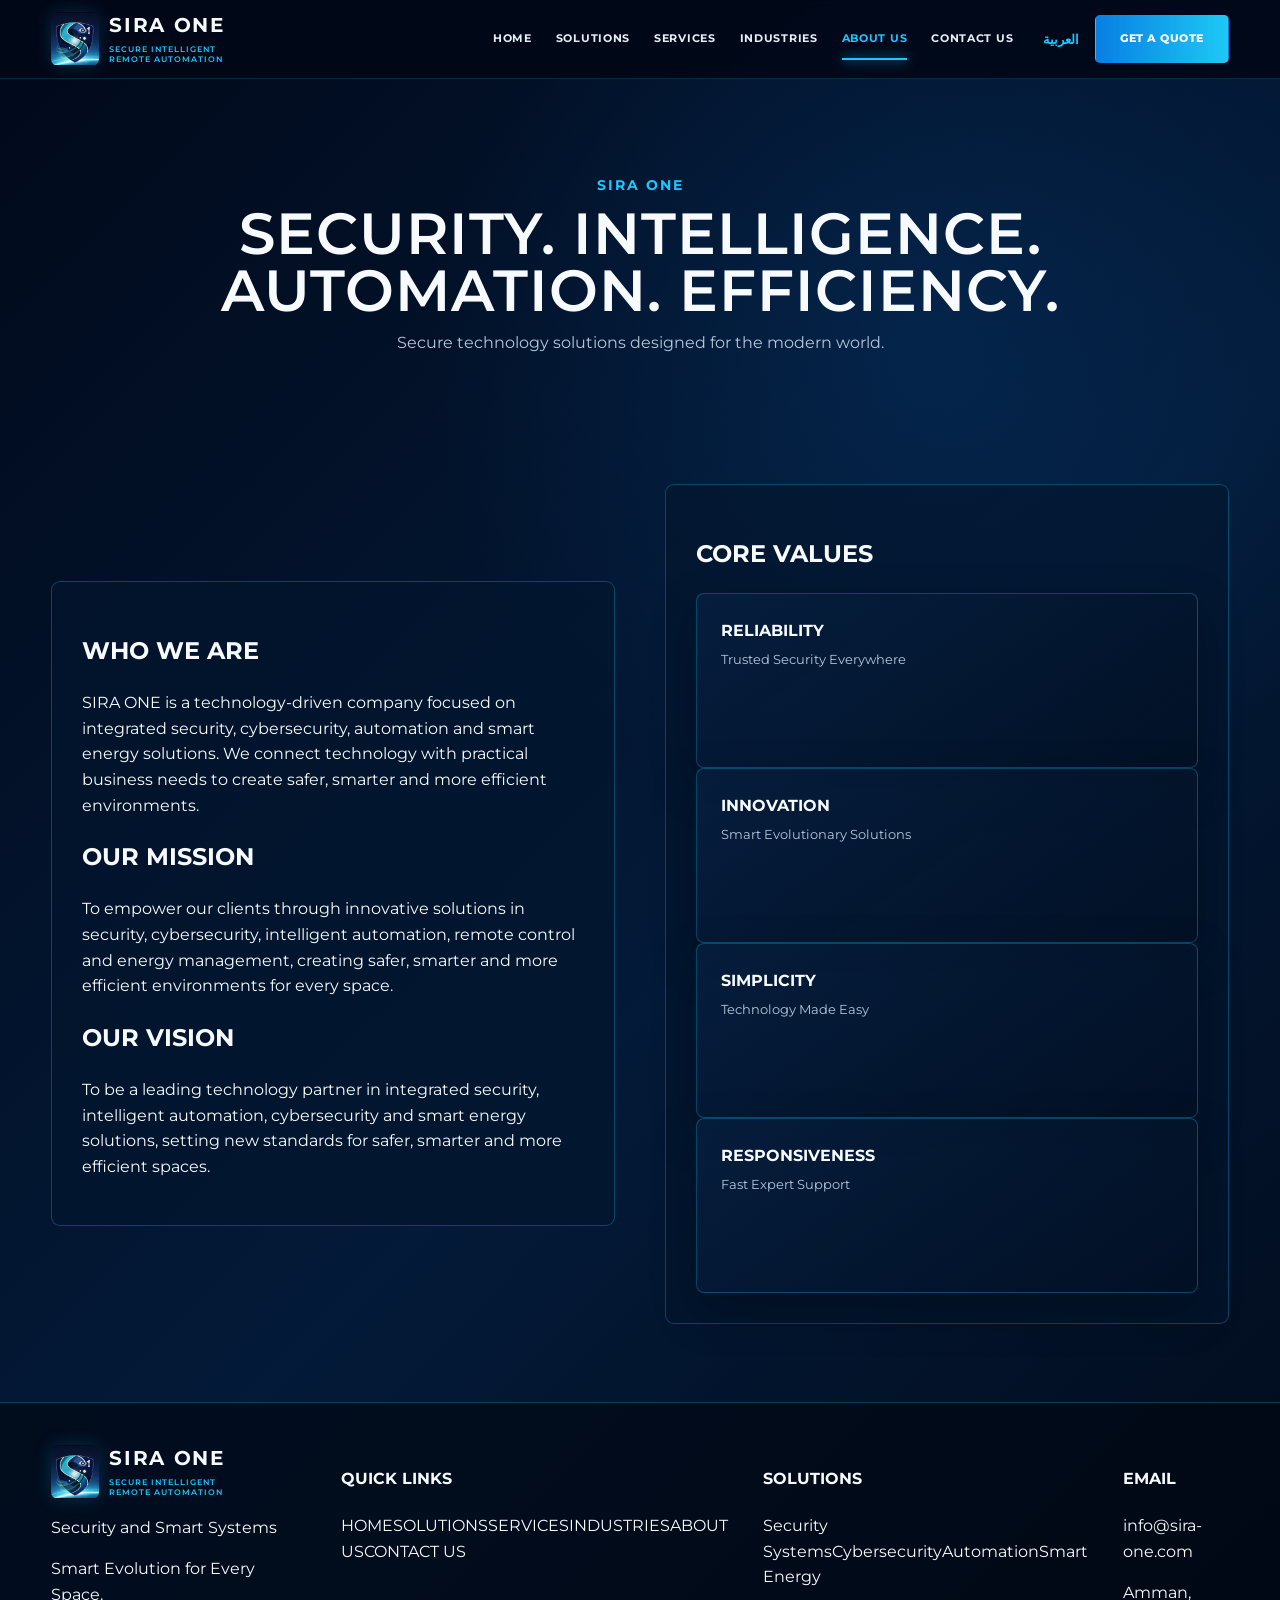
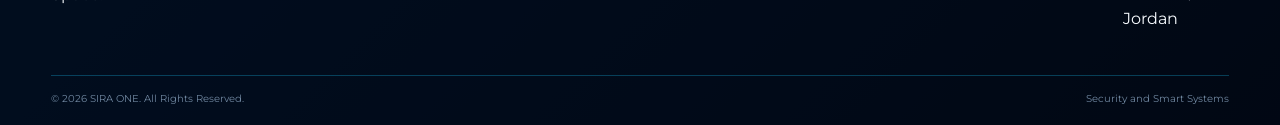
==== commit 3f9625bd: "Add files via upload" ====
--- a/about.html
+++ b/about.html
@@ -3,7 +3,7 @@
 <link rel="preconnect" href="https://fonts.googleapis.com"><link rel="preconnect" href="https://fonts.gstatic.com" crossorigin>
 <link href="https://fonts.googleapis.com/css2?family=Cairo:wght@400;500;600;700;800&family=Montserrat:wght@400;500;600;700;800&display=swap" rel="stylesheet"><link rel="stylesheet" href="style.css"><title>SIRA ONE</title></head><body>
 <header><div class="container nav">
-<a class="brand" href="index.html"><img class="logo" src="assets/sira-one-logo.jpg" alt="SIRA ONE"><span><span class="brand-name">SIRA ONE</span><span class="brand-tag" data-brand-tag>SECURE INTELLIGENT<br>REMOTE AUTOMATION</span></span></a>
+<a class="brand" href="index.html"><img class="logo" src="sira-one-logo.jpg" alt="SIRA ONE"><span><span class="brand-name">SIRA ONE</span><span class="brand-tag" data-brand-tag>SECURE INTELLIGENT<br>REMOTE AUTOMATION</span></span></a>
 <nav>
 <a class="" href="index.html" data-i18n="home">HOME</a>
 <a class="" href="solutions.html" data-i18n="solutions">SOLUTIONS</a>
@@ -15,7 +15,7 @@
 </div></header>
 <main><section class="page-hero container"><div class="kicker">SIRA ONE</div><h1 data-i18n="aboutTitle">SECURITY. INTELLIGENCE. AUTOMATION. EFFICIENCY.</h1><p>Secure technology solutions designed for the modern world.</p></section><section class="section container"><div class="two-col"><div class="about-box"><h2>WHO WE ARE</h2><p>SIRA ONE is a technology-driven company focused on integrated security, cybersecurity, automation and smart energy solutions. We connect technology with practical business needs to create safer, smarter and more efficient environments.</p><h2>OUR MISSION</h2><p>To empower our clients through innovative solutions in security, cybersecurity, intelligent automation, remote control and energy management, creating safer, smarter and more efficient environments for every space.</p><h2>OUR VISION</h2><p>To be a leading technology partner in integrated security, intelligent automation, cybersecurity and smart energy solutions, setting new standards for safer, smarter and more efficient spaces.</p></div><div class="about-box"><h2>CORE VALUES</h2><div class="card"><h3>RELIABILITY</h3><p>Trusted Security Everywhere</p></div><div class="card"><h3>INNOVATION</h3><p>Smart Evolutionary Solutions</p></div><div class="card"><h3>SIMPLICITY</h3><p>Technology Made Easy</p></div><div class="card"><h3>RESPONSIVENESS</h3><p>Fast Expert Support</p></div></div></div></section></main>
 <footer><div class="container footer-grid">
-<div><div class="brand"><img class="logo" src="assets/sira-one-logo.jpg" alt="SIRA ONE"><span><span class="brand-name">SIRA ONE</span><span class="brand-tag" data-brand-tag>SECURE INTELLIGENT<br>REMOTE AUTOMATION</span></span></div><p>Security and Smart Systems</p><p>Smart Evolution for Every Space.</p></div>
+<div><div class="brand"><img class="logo" src="sira-one-logo.jpg" alt="SIRA ONE"><span><span class="brand-name">SIRA ONE</span><span class="brand-tag" data-brand-tag>SECURE INTELLIGENT<br>REMOTE AUTOMATION</span></span></div><p>Security and Smart Systems</p><p>Smart Evolution for Every Space.</p></div>
 <div><h4>QUICK LINKS</h4><a href="index.html" data-i18n="home">HOME</a><a href="solutions.html" data-i18n="solutions">SOLUTIONS</a><a href="services.html" data-i18n="services">SERVICES</a><a href="industries.html" data-i18n="industries">INDUSTRIES</a><a href="about.html" data-i18n="about">ABOUT US</a><a href="contact.html" data-i18n="contact">CONTACT US</a></div>
 <div><h4>SOLUTIONS</h4><a href="solutions.html">Security Systems</a><a href="solutions.html">Cybersecurity</a><a href="solutions.html">Automation</a><a href="solutions.html">Smart Energy</a></div>
 <div><h4>EMAIL</h4><a href="mailto:info@sira-one.com">info@sira-one.com</a><p>Amman, Jordan</p></div>
--- a/style.css
+++ b/style.css
@@ -13,7 +13,7 @@
 header{position:sticky;top:0;z-index:50;background:rgba(1,8,23,.92);backdrop-filter:blur(16px);border-bottom:1px solid rgba(24,201,255,.18)}
 .nav{height:78px;display:flex;align-items:center;gap:24px}
 .brand{display:flex;align-items:center;gap:10px;min-width:255px}
-.logo{width:48px;height:54px;object-fit:cover;border-radius:7px;box-shadow:0 0 18px rgba(24,201,255,.18)}
+.logo{width:48px;height:54px;object-fit:contain;border-radius:7px;box-shadow:0 0 18px rgba(24,201,255,.18)}
 .brand-name{font-size:20px;font-weight:700;letter-spacing:1.7px;line-height:1.05}
 .brand-tag{font-size:8px;line-height:1.25;color:var(--cyan);letter-spacing:1px;font-weight:600;display:block;margin-top:4px}
 nav{display:flex;gap:24px;align-items:center;justify-content:flex-end;flex:1}
@@ -38,7 +38,7 @@
 .visual{height:520px;display:grid;place-items:center;position:relative}
 .visual:before{content:"";position:absolute;width:580px;height:210px;border:1px solid rgba(24,201,255,.45);border-radius:50%;box-shadow:0 0 50px rgba(24,201,255,.12)}
 .visual:after{content:"";position:absolute;width:410px;height:120px;border:1px solid rgba(24,201,255,.35);border-radius:50%;box-shadow:0 0 40px rgba(24,201,255,.12)}
-.hero-logo{width:min(360px,68%);height:min(430px,80%);object-fit:cover;border-radius:18px;filter:drop-shadow(0 0 28px rgba(24,201,255,.34));z-index:1}
+.hero-logo{width:min(300px,68%);height:min(300px,68%);object-fit:contain;border-radius:18px;filter:drop-shadow(0 0 28px rgba(24,201,255,.34));z-index:1}
 .section{padding:78px 0}.section-title{text-align:center;margin-bottom:36px}.section-title h2{font-size:34px;font-weight:600;margin:0 0 8px}.section-title p{max-width:760px;margin:auto;color:var(--muted)}
 .values{display:grid;grid-template-columns:repeat(4,1fr);border-block:1px solid var(--line);background:rgba(3,18,40,.48)}
 .value{padding:24px;text-align:center;border-right:1px solid var(--line)}.value:last-child{border-right:0}
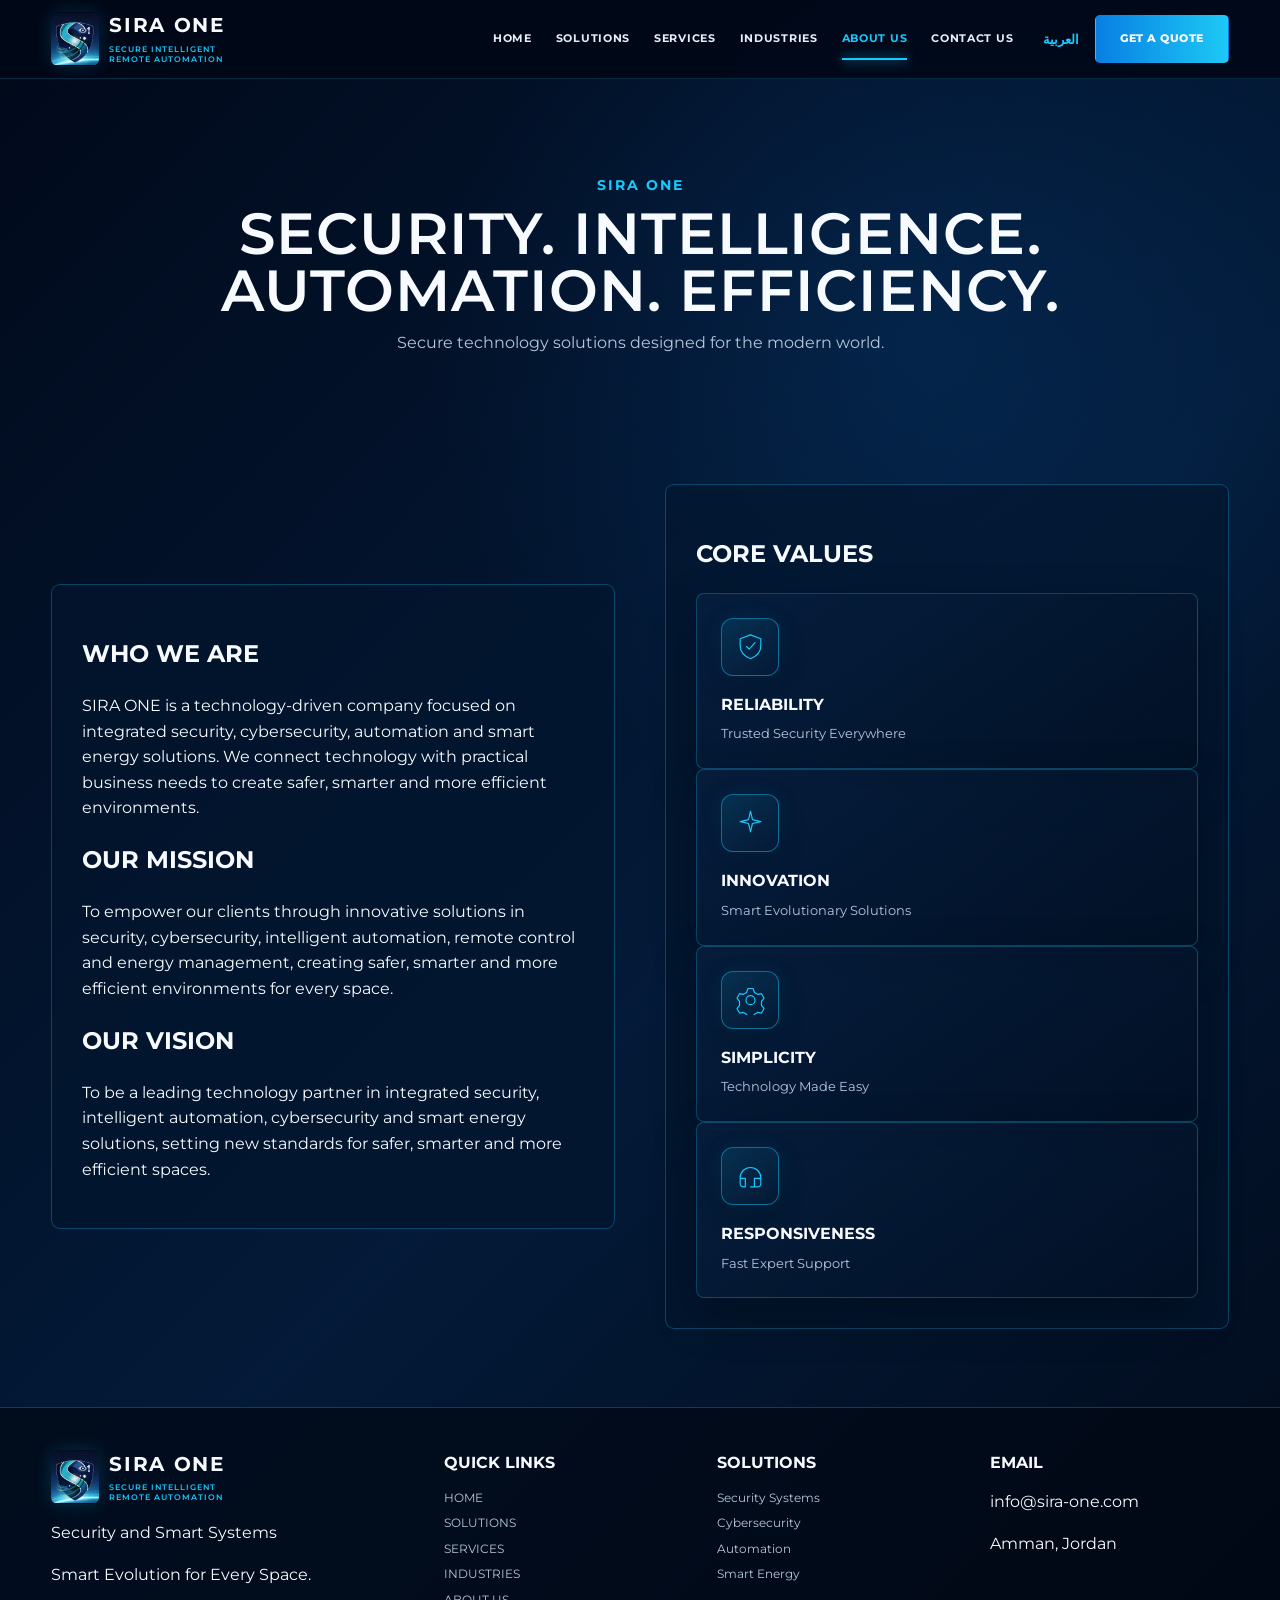
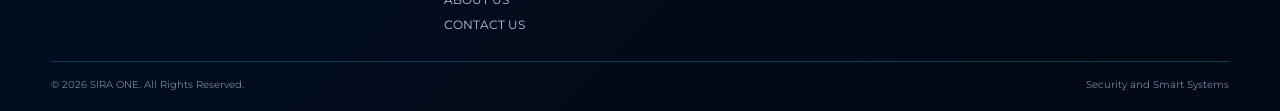
==== commit 8c839b42: "Add files via upload" ====
--- a/about.html
+++ b/about.html
@@ -1,4 +1,4 @@
-<!doctype html><html lang="en" dir="ltr"><head><meta charset="utf-8"><meta name="viewport" content="width=device-width,initial-scale=1">
+<!doctype html><html lang="en" dir="ltr"><head><meta charset="utf-8"><meta name="viewport" content="width=device-width, initial-scale=1, viewport-fit=cover">
 <meta name="description" content="SIRA ONE — Secure Intelligent Remote Automation. Security, cybersecurity, smart automation and smart energy solutions.">
 <link rel="preconnect" href="https://fonts.googleapis.com"><link rel="preconnect" href="https://fonts.gstatic.com" crossorigin>
 <link href="https://fonts.googleapis.com/css2?family=Cairo:wght@400;500;600;700;800&family=Montserrat:wght@400;500;600;700;800&display=swap" rel="stylesheet"><link rel="stylesheet" href="style.css"><title>SIRA ONE</title></head><body>
@@ -11,12 +11,19 @@
 <a class="" href="industries.html" data-i18n="industries">INDUSTRIES</a>
 <a class="active" href="about.html" data-i18n="about">ABOUT US</a>
 <a class="" href="contact.html" data-i18n="contact">CONTACT US</a>
-</nav><div class="nav-tools"><button class="lang" onclick="toggleLang()" data-lang>العربية</button><a class="btn primary" href="contact.html" data-i18n="quote">GET A QUOTE</a><button class="menu">☰</button></div>
+</nav><div class="nav-tools"><button class="lang" onclick="toggleLang()" data-lang>العربية</button><a class="btn primary" href="contact.html" data-i18n="quote">GET A QUOTE</a><button class="menu" id="mobileMenu" type="button" aria-label="Open menu" aria-expanded="false" onclick="toggleMenu()">☰</button></div>
 </div></header>
-<main><section class="page-hero container"><div class="kicker">SIRA ONE</div><h1 data-i18n="aboutTitle">SECURITY. INTELLIGENCE. AUTOMATION. EFFICIENCY.</h1><p>Secure technology solutions designed for the modern world.</p></section><section class="section container"><div class="two-col"><div class="about-box"><h2>WHO WE ARE</h2><p>SIRA ONE is a technology-driven company focused on integrated security, cybersecurity, automation and smart energy solutions. We connect technology with practical business needs to create safer, smarter and more efficient environments.</p><h2>OUR MISSION</h2><p>To empower our clients through innovative solutions in security, cybersecurity, intelligent automation, remote control and energy management, creating safer, smarter and more efficient environments for every space.</p><h2>OUR VISION</h2><p>To be a leading technology partner in integrated security, intelligent automation, cybersecurity and smart energy solutions, setting new standards for safer, smarter and more efficient spaces.</p></div><div class="about-box"><h2>CORE VALUES</h2><div class="card"><h3>RELIABILITY</h3><p>Trusted Security Everywhere</p></div><div class="card"><h3>INNOVATION</h3><p>Smart Evolutionary Solutions</p></div><div class="card"><h3>SIMPLICITY</h3><p>Technology Made Easy</p></div><div class="card"><h3>RESPONSIVENESS</h3><p>Fast Expert Support</p></div></div></div></section></main>
+<main><section class="page-hero container"><div class="kicker">SIRA ONE</div><h1 data-i18n="aboutTitle">SECURITY. INTELLIGENCE. AUTOMATION. EFFICIENCY.</h1><p>Secure technology solutions designed for the modern world.</p></section><section class="section container"><div class="two-col"><div class="about-box"><h2>WHO WE ARE</h2><p>SIRA ONE is a technology-driven company focused on integrated security, cybersecurity, automation and smart energy solutions. We connect technology with practical business needs to create safer, smarter and more efficient environments.</p><h2>OUR MISSION</h2><p>To empower our clients through innovative solutions in security, cybersecurity, intelligent automation, remote control and energy management, creating safer, smarter and more efficient environments for every space.</p><h2>OUR VISION</h2><p>To be a leading technology partner in integrated security, intelligent automation, cybersecurity and smart energy solutions, setting new standards for safer, smarter and more efficient spaces.</p></div><div class="about-box"><h2>CORE VALUES</h2><div class="card"><div class="card-icon"><svg viewBox="0 0 48 48" aria-hidden="true"><path d="M24 6l16 6v11c0 10-6 16-16 20C14 39 8 33 8 23V12zM18 24l4 4 9-10"/></svg></div><h3>RELIABILITY</h3><p>Trusted Security Everywhere</p></div><div class="card"><div class="card-icon"><svg viewBox="0 0 48 48" aria-hidden="true"><path d="M24 5l3 13 13 3-13 3-3 13-3-13-13-3 13-3z"/></svg></div><h3>INNOVATION</h3><p>Smart Evolutionary Solutions</p></div><div class="card"><div class="card-icon"><svg viewBox="0 0 48 48" aria-hidden="true"><path d="M20 7h8l2 6 5 3 6-1 4 7-4 5v6l4 5-4 7-6-1-5 3-2 6h-8l-2-6-5-3-6 1-4-7 4-5v-6l-4-5 4-7 6 1 5-3z"/><circle cx="24" cy="25" r="7"/></svg></div><h3>SIMPLICITY</h3><p>Technology Made Easy</p></div><div class="card"><div class="card-icon"><svg viewBox="0 0 48 48" aria-hidden="true"><path d="M8 26a16 16 0 0 1 32 0v9a5 5 0 0 1-5 5h-5V27h10M8 27h8v13h-3a5 5 0 0 1-5-5zM24 40h5"/></svg></div><h3>RESPONSIVENESS</h3><p>Fast Expert Support</p></div></div></div></section></main>
 <footer><div class="container footer-grid">
-<div><div class="brand"><img class="logo" src="sira-one-logo.jpg" alt="SIRA ONE"><span><span class="brand-name">SIRA ONE</span><span class="brand-tag" data-brand-tag>SECURE INTELLIGENT<br>REMOTE AUTOMATION</span></span></div><p>Security and Smart Systems</p><p>Smart Evolution for Every Space.</p></div>
-<div><h4>QUICK LINKS</h4><a href="index.html" data-i18n="home">HOME</a><a href="solutions.html" data-i18n="solutions">SOLUTIONS</a><a href="services.html" data-i18n="services">SERVICES</a><a href="industries.html" data-i18n="industries">INDUSTRIES</a><a href="about.html" data-i18n="about">ABOUT US</a><a href="contact.html" data-i18n="contact">CONTACT US</a></div>
-<div><h4>SOLUTIONS</h4><a href="solutions.html">Security Systems</a><a href="solutions.html">Cybersecurity</a><a href="solutions.html">Automation</a><a href="solutions.html">Smart Energy</a></div>
+<div>
+<div class="brand"><img class="logo" src="sira-one-logo.jpg" alt="SIRA ONE"><span><span class="brand-name">SIRA ONE</span><span class="brand-tag" data-brand-tag>SECURE INTELLIGENT<br>REMOTE AUTOMATION</span></span></div>
+<p>Security and Smart Systems</p><p>Smart Evolution for Every Space.</p>
+</div>
+<div><h4>QUICK LINKS</h4><ul class="quick-links">
+<li><a href="index.html">HOME</a></li><li><a href="solutions.html">SOLUTIONS</a></li><li><a href="services.html">SERVICES</a></li><li><a href="industries.html">INDUSTRIES</a></li><li><a href="about.html">ABOUT US</a></li><li><a href="contact.html">CONTACT US</a></li>
+</ul></div>
+<div><h4>SOLUTIONS</h4><ul class="quick-links">
+<li><a href="solutions.html#security">Security Systems</a></li><li><a href="solutions.html#cybersecurity">Cybersecurity</a></li><li><a href="solutions.html#automation">Automation</a></li><li><a href="solutions.html#energy">Smart Energy</a></li>
+</ul></div>
 <div><h4>EMAIL</h4><a href="mailto:info@sira-one.com">info@sira-one.com</a><p>Amman, Jordan</p></div>
 </div><div class="container copyright"><span>© 2026 SIRA ONE. All Rights Reserved.</span><span>Security and Smart Systems</span></div></footer><script src="script.js"></script></body></html>
--- a/style.css
+++ b/style.css
@@ -63,3 +63,85 @@
 .rtl h1,.rtl h2,.rtl h3,.rtl h4,.rtl .kicker,.rtl .btn,.rtl nav a{font-family:"Cairo","Segoe UI",Tahoma,Arial,sans-serif}
 @media(max-width:950px){nav{display:none}.menu{display:block}.nav{justify-content:space-between}.hero,.two-col,.form-wrap{grid-template-columns:1fr}.visual{height:410px}.grid{grid-template-columns:repeat(2,1fr)}.values{grid-template-columns:repeat(2,1fr)}.value:nth-child(2){border-right:0}.steps{grid-template-columns:repeat(3,1fr)}.footer-grid{grid-template-columns:repeat(2,1fr)}}
 @media(max-width:560px){.brand{min-width:auto}.brand-name{font-size:17px}.brand-tag{font-size:7px}.logo{width:42px;height:46px}.nav-tools .btn{display:none}.grid,.values,.footer-grid{grid-template-columns:1fr}.hero{min-height:auto}.hero-copy{padding:55px 0 20px}.visual{height:350px}.hero-logo{width:230px;height:290px}.page-hero{padding-top:65px}.steps{grid-template-columns:repeat(2,1fr)}}
+
+/* Mobile optimization v5 */
+@media(max-width:950px){
+.nav{height:68px;position:relative}
+nav{display:none;position:absolute;top:68px;left:0;right:0;flex-direction:column;align-items:stretch;gap:0;padding:10px 18px;background:rgba(1,8,23,.98);border-bottom:1px solid var(--line);box-shadow:0 18px 35px rgba(0,0,0,.35)}
+nav.mobile-open{display:flex}
+nav a{padding:13px 4px;font-size:12px;border-bottom:1px solid rgba(24,201,255,.08)}
+nav a.active:after{display:none}
+.menu{display:block;background:transparent;border:1px solid rgba(24,201,255,.35);border-radius:5px;color:var(--cyan);width:42px;height:40px;cursor:pointer}
+.nav-tools .btn{display:none}
+.hero,.two-col,.form-wrap{grid-template-columns:1fr}
+.hero{min-height:auto;padding-bottom:30px}
+.hero-copy{padding:45px 0 10px}
+.visual{height:340px;order:2}
+.hero-logo{width:210px;height:210px}
+.grid{grid-template-columns:repeat(2,1fr)}
+.values{grid-template-columns:repeat(2,1fr)}
+.steps{grid-template-columns:repeat(3,1fr)}
+.footer-grid{grid-template-columns:repeat(2,1fr)}
+}
+@media(max-width:560px){
+.container{width:calc(100% - 28px)}
+.brand-name{font-size:16px;letter-spacing:1.3px}
+.brand-tag{font-size:6.5px;letter-spacing:.65px}
+.logo{width:40px;height:44px}
+.hero-copy{padding:38px 0 5px}
+.kicker{font-size:11px;letter-spacing:1.4px}
+h1{font-size:48px;line-height:1.02}
+.hero-sub{font-size:13px;letter-spacing:1.2px}
+.lead{font-size:14px;line-height:1.7}
+.slogan{font-size:17px}
+.hero-actions{display:grid;grid-template-columns:1fr;gap:9px}
+.btn{width:100%;padding:13px 16px}
+.visual{height:285px}
+.hero-logo{width:190px;height:190px}
+.grid,.values,.footer-grid{grid-template-columns:1fr}
+.value{border-right:0!important;border-bottom:1px solid var(--line)}
+.value:last-child{border-bottom:0}
+.section{padding:58px 0}
+.section-title h2{font-size:27px}
+.page-hero{padding:55px 0 35px}
+.page-hero h1{font-size:36px}
+.steps{grid-template-columns:repeat(2,1fr);gap:18px 10px}
+.copyright{display:block}
+.copyright span{display:block;margin:5px 0}
+}
+
+.card-icon{width:58px;height:58px;border:1px solid rgba(24,201,255,.45);border-radius:12px;display:grid;place-items:center;margin-bottom:16px;background:linear-gradient(145deg,rgba(24,201,255,.12),rgba(4,24,52,.5));box-shadow:0 10px 28px rgba(0,0,0,.18),0 0 22px rgba(24,201,255,.08)}
+.card-icon svg{width:31px;height:31px;fill:none;stroke:var(--cyan);stroke-width:1.8;stroke-linecap:round;stroke-linejoin:round}
+.card:hover .card-icon{border-color:var(--cyan);transform:translateY(-2px);box-shadow:0 0 25px rgba(24,201,255,.16)}
+.menu{position:relative;z-index:100;min-width:42px;min-height:40px;line-height:1;font-size:24px}
+@media(max-width:950px){header{z-index:1000}.nav{position:relative}.menu{display:grid;place-items:center}.nav-tools{position:relative;z-index:1001}nav.mobile-open{display:flex;z-index:9999}}
+@media(max-width:560px){.nav{gap:8px}.brand{gap:7px}.brand-tag{max-width:145px}.card-icon{width:54px;height:54px;margin-bottom:13px}.card-icon svg{width:28px;height:28px}}
+
+/* Industries icon system */
+.industry-icon{width:52px;height:52px;display:block;object-fit:contain;color:var(--cyan);margin:0 0 18px}
+.industry-card .industry-icon,.industries-card .industry-icon{padding:10px;border:1px solid rgba(24,201,255,.22);border-radius:12px;background:rgba(24,201,255,.05)}
+@media(max-width:560px){.industry-icon{width:46px;height:46px;margin-bottom:14px}}
+
+/* Footer Quick Links */
+.quick-links{list-style:none;margin:16px 0 0;padding:0;display:grid;gap:9px}
+.quick-links li{margin:0;padding:0}
+.quick-links a{display:inline-block;color:var(--muted);text-decoration:none;font-size:13px;line-height:1.4;transition:color .2s ease,transform .2s ease}
+.quick-links a:hover{color:var(--cyan);transform:translateX(3px)}
+.rtl .quick-links a:hover{transform:translateX(-3px)}
+@media(max-width:560px){
+ .quick-links{gap:8px}
+ .quick-links a{font-size:13px}
+}
+
+/* Final footer navigation */
+.footer-grid>div{min-width:0}
+.footer-grid h4{margin:0 0 13px}
+.quick-links{list-style:none!important;margin:0!important;padding:0!important;display:flex!important;flex-direction:column!important;gap:8px!important}
+.quick-links li{display:block!important;margin:0!important;padding:0!important;line-height:1.35}
+.quick-links a{display:block!important;width:max-content;max-width:100%;color:var(--muted);font-size:12px;line-height:1.45;text-decoration:none}
+.quick-links a:hover{color:var(--cyan);transform:none}
+@media(max-width:560px){
+ .footer-grid{grid-template-columns:1fr!important}
+ .footer-grid>div{padding-bottom:8px}
+ .quick-links{gap:7px!important}
+}
